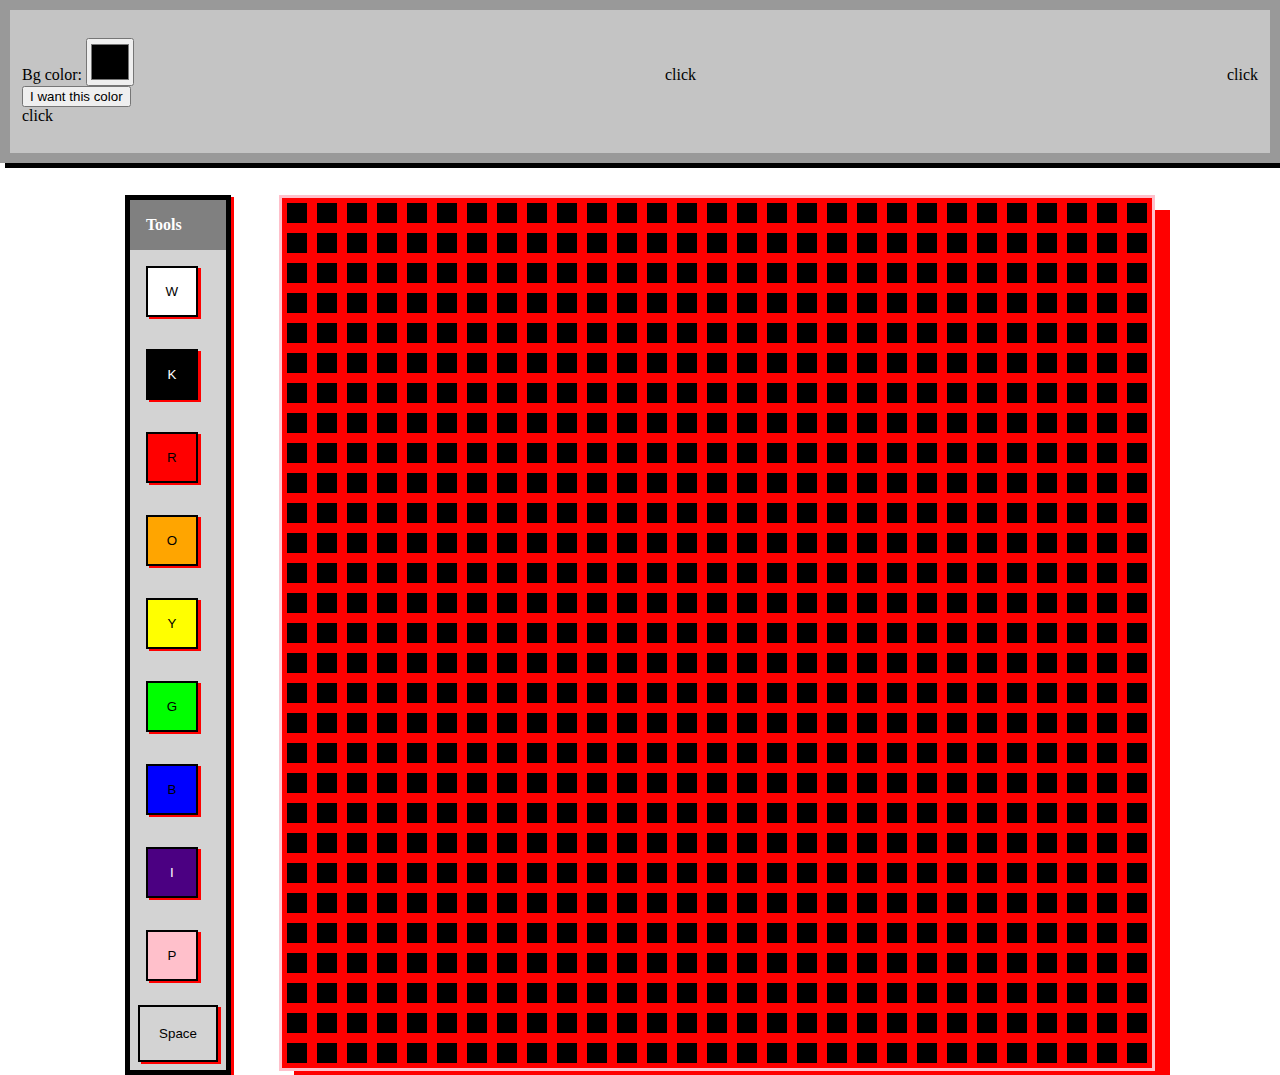
==== index.html @ a7b57dbc "Added intial commit for files and script" ====
<!DOCTYPE html>
<html lang="en">
<head>
<link rel="stylesheet" href="styles.css">
<title>Etch-a-Sketch</title>

</head>
<body>
<header class="header">
    <ul class="flexli">
        <li>
            <form id="form">
                <label for="colorPicker">Bg color:</label>
                <input id="colorPicker" type="color" name="colorPicker">
                <br>
                <input id="taco" type="submit" value="I want this color">
            </form>click</li>
        <li>click</li>
        <li>click</li>
    </ul>
</header>
<div class="mainContent">
<div class="toolbar">
    <ul class="tbul">
        <li class="tbli tbh"> Tools</li>
        <li class="tbwhite tbl"><button class="btW">W</button></li>
        <li class="tbblack tbl"><button class="btK">K</button></li>
        <li class="tbred tbl"><button class="btR">R</button></li>
        <li class="tborange tbl"><button class="btO">O</button></li>
        <li class="tbyellow tbl"><button class="btY">Y</button></li>
        <li class="tbgreen tbl"><button class="btG">G</button></li>
        <li class="tbblue tbl"><button class="btB">B</button></li>
        <li class="tbindigo tbl"><button class="btI">I</button></li>
        <li class="tbpink tbl"><button class="btP">P</button></li>
        <li class="tbs"><button class="space">Space</button></li>
    </ul>
</div>
<div id="drawing-canvas" class="container">

</div>
</div>
<script src="logic.js"></script>
</body>
</html>
---- styles.css ----
body, html {
    margin:0 ;
    padding: 0;
}
.header, .container{
    display: flex;
    
}

.header {
    margin: 0;
    background-color: rgb(196, 196, 196);
    border-style: solid;
    border-spacing: 1px;
    border-width: 10px;
    border-color: rgb(153, 153, 153);
    box-shadow: 5px 5px black;
}
.mainContent {
       display: flex;
    justify-content: center;
    width: 100%;
    gap: 3rem;
    margin-top: 2rem;

}
.tbli, .tbul {
    padding:0;
    margin: 0;
}

.tbh {
    background-color: grey;
}

.tbh, .tbred {
    font-weight: 600;
    color: white;
    padding: 1rem;
    
}
.tbul {
    list-style: none;
    display: flex;
    flex-direction: column;
    justify-content: center;
}

.tbl {
    border: 2px black solid;
    box-shadow:  3px 2px red;
    padding: 0rem;
    width: 3rem;
    margin: 1rem;
    text-align: center;
}
.tbs {
    border: 2px black solid;
    box-shadow:  3px 2px red;
    padding: 0.2rem;
    margin: 0.5rem;
    text-align: center;
}
li button {
    background-color: rgba(0, 0, 0, 0) ;
    width: fit-content;
    padding: 1rem;
    border: none;
}


.toolbar {
    border: 5px solid #000;
    box-shadow:  3px 2px red;
    padding: 0;
    background-color: lightgray;
}


.container {
    border-style: solid;
    border-size: 12px;
    border-color:  pink;
    box-shadow:  15px 15px red;
    padding: 0;
    margin: 0;
    width: max-content;
    height: max-content;
    justify-content: center;
}
.header {
    flex-direction: column;
}

.block {
    border: 5px red solid;
    padding: 10px;
    background-color: black;
    border-radius: 0r%;
    margin: 0;
}

.row {
 
}

.hover {
    background-color: blue;
    transition: background-color 0.2  1s ;
    transition-timing-function: linear ;
}

.red, .tbred, .btR {
    background-color: #FF0000;
}

.green, .tbgreen, .btG {
    background-color: #00FF00;
}

.blue, .tbblue, .btB {
    background-color: #0000FF;
}
.black, .tbblack, .btK {
    background-color: black;
    color: white;
}

.yellow, .tbyellow, .btY {
    background-color: yellow;
}
.orange, .tborange, .btO {
    background-color: orange;
}
.white, .tbwhite, .btW {
    background-color: white;
}
.pink, .tbpink, .btP {
    background-color: pink;
}
.indigo, .tbindigo, .btI {
    background-color: indigo;
    color: white;
}

.flexli {
    display: flex;
    justify-content: space-between;
    align-items: baseline;
    list-style: none;
    padding: 0.75rem;
}

#colorPicker {
    width: 3rem;
    height:3rem;
}
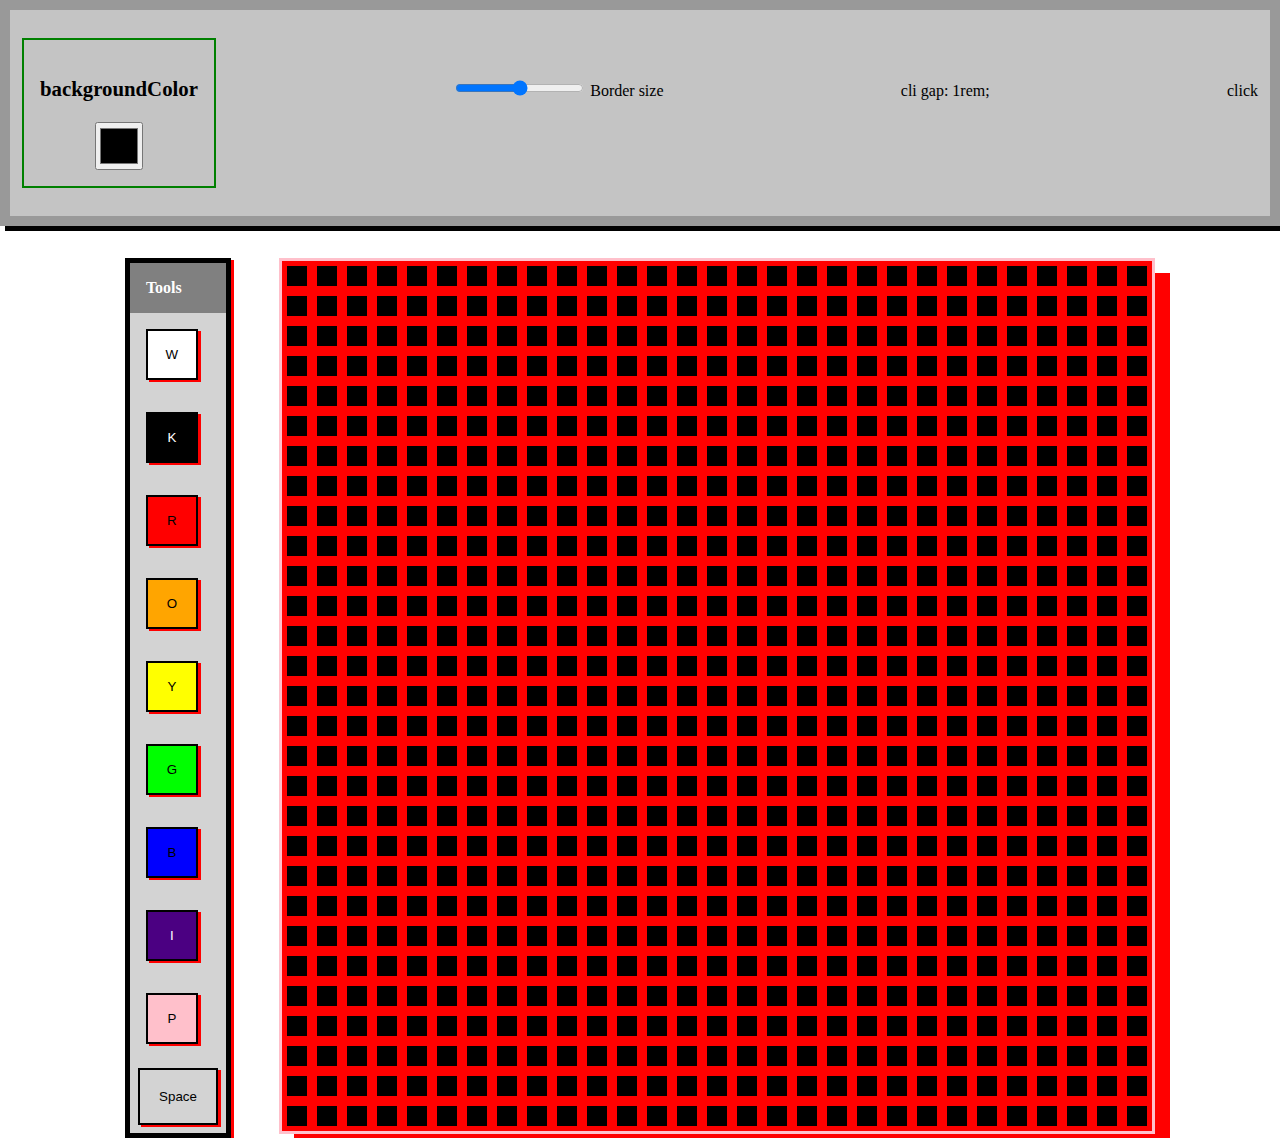
==== commit ebbcf071: "implemented event change so button isn't needed for changing background color" ====
--- a/index.html
+++ b/index.html
@@ -9,13 +9,23 @@
 <header class="header">
     <ul class="flexli">
         <li>
-            <form id="form">
-                <label for="colorPicker">Bg color:</label>
+            <div class="flex-col bor">
+                <p class="htext">backgroundColor</p>    
+            <form id="form" class="flex inp">
                 <input id="colorPicker" type="color" name="colorPicker">
-                <br>
-                <input id="taco" type="submit" value="I want this color">
-            </form>click</li>
-        <li>click</li>
+    
+            </form>
+            </div>
+        </li>
+        <li>
+            <div>
+                <div class="slider">
+                    <input type="range" id="range1" name="range1" min="0" max="8">
+                    <label for="range1">Border size</label>
+                </div>
+            </div>
+        </li>
+        <li>cli gap: 1rem;
         <li>click</li>
     </ul>
 </header>
--- a/styles.css
+++ b/styles.css
@@ -154,4 +154,29 @@
 #colorPicker {
     width: 3rem;
     height:3rem;
-}+}
+
+.flex {
+    display: flex;
+    justify-content: center;
+}
+
+.flex-col {
+    display: flex;
+    flex-direction: column;
+    padding: 1rem;
+}
+.bor 
+{
+    border: 2px green solid;
+
+}
+.htext 
+{
+    font-weight: 600;
+    font-size: 1.3em;
+}
+
+.inp {
+    gap: 0.5rem;
+}
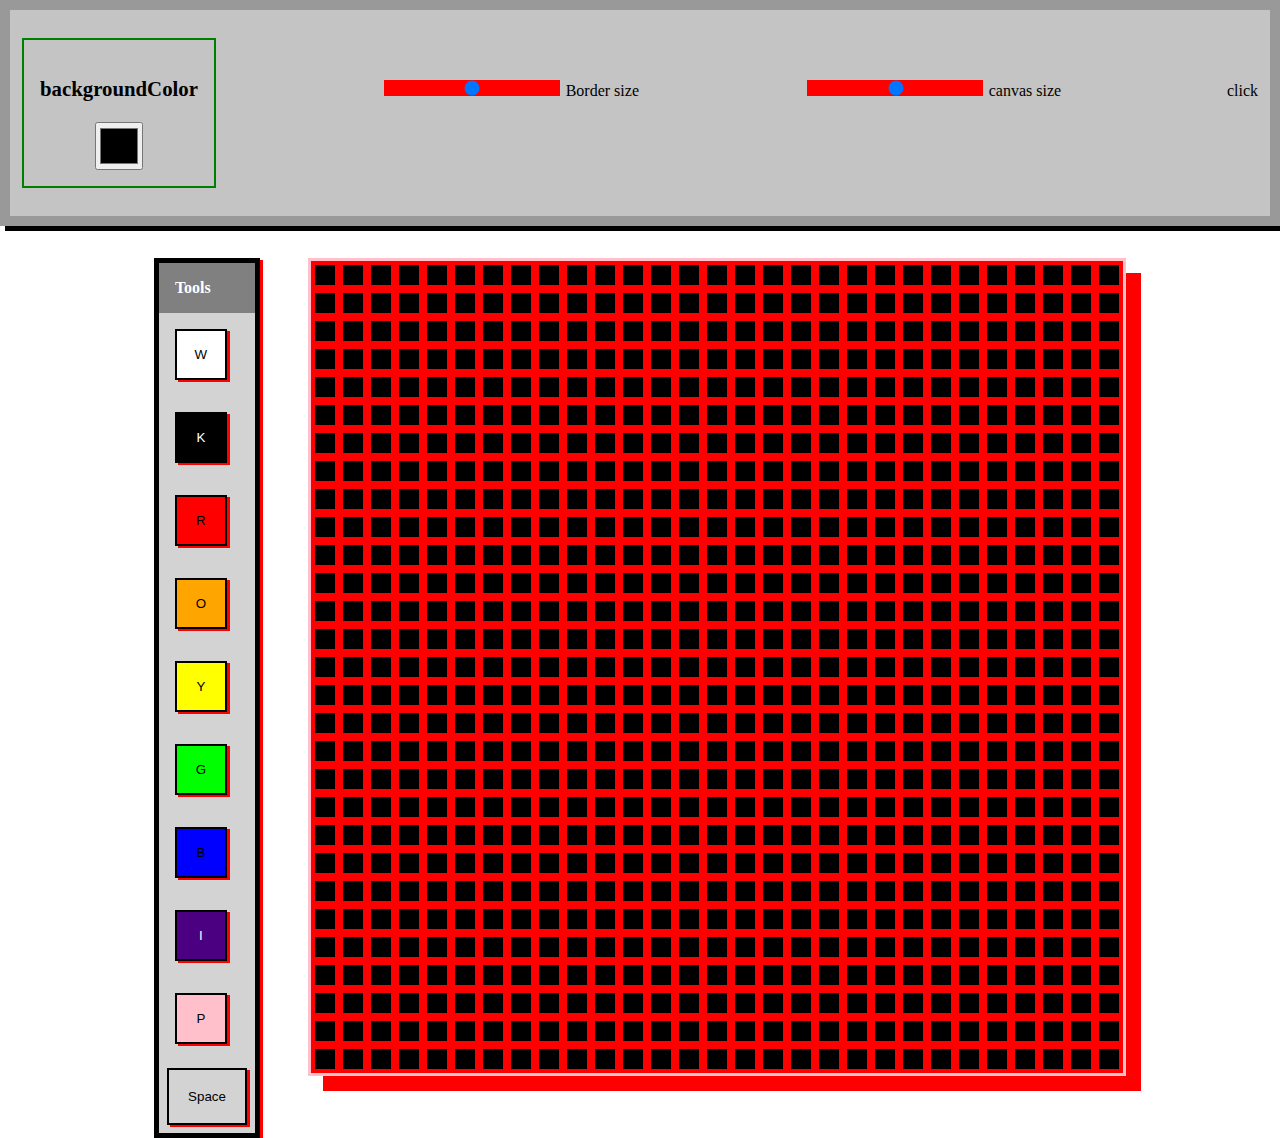
==== commit 8161bed6: "Added functionality to change canvas size, the maximum limit is 50x50 pixels, any bigger causes lag " ====
--- a/index.html
+++ b/index.html
@@ -20,12 +20,19 @@
         <li>
             <div>
                 <div class="slider">
-                    <input type="range" id="range1" name="range1" min="0" max="8">
+                    <input type="range" id="range1" name="range1" min="0" max="6">
                     <label for="range1">Border size</label>
                 </div>
             </div>
         </li>
-        <li>cli gap: 1rem;
+        <li>
+            <div>
+                <div class="slider">
+                    <input type="range" id="range2" name="range2" min="1" max="100">
+                    <label for="range2">canvas size</label>
+                </div>
+            </div>
+           
         <li>click</li>
     </ul>
 </header>
--- a/styles.css
+++ b/styles.css
@@ -93,7 +93,9 @@
 }
 
 .block {
-    border: 5px red solid;
+    border-width: 4px;
+    border-color: #FF0000;
+    border-style: solid;
     padding: 10px;
     background-color: black;
     border-radius: 0r%;
@@ -180,3 +182,13 @@
 .inp {
     gap: 0.5rem;
 }
+
+#range1, #range2 {
+    appearance: none;
+    width: 11rem;
+    height: 1rem;
+    background: red;
+    cursor: pointer;
+}
+
+s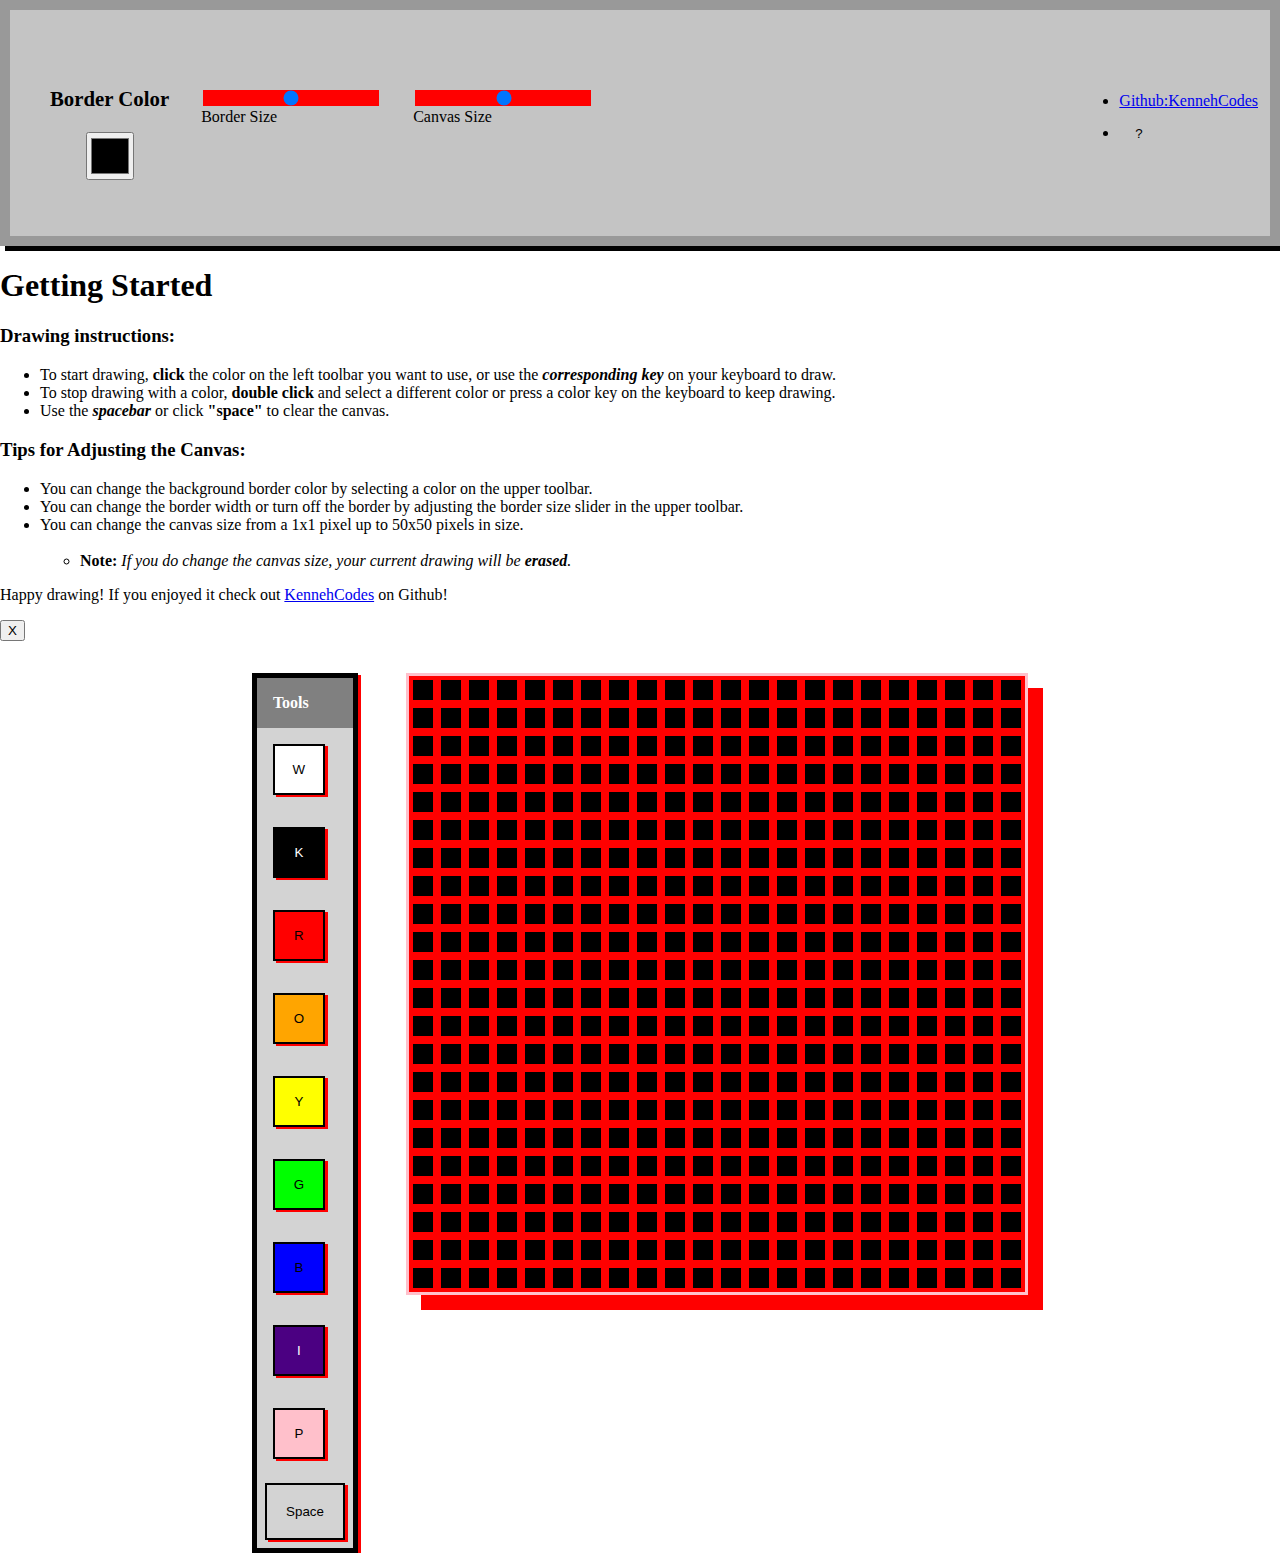
==== commit 06ccf189: "added meta tag" ====
--- a/index.html
+++ b/index.html
@@ -1,61 +1,140 @@
 <!DOCTYPE html>
 <html lang="en">
+
 <head>
-<link rel="stylesheet" href="styles.css">
-<title>Etch-a-Sketch</title>
+    <meta name="viewport" content="width=device-width, initial-scale=1">
+    <link rel="preconnect" href="https://fonts.googleapis.com">
+    <link rel="preconnect" href="https://fonts.gstatic.com" crossorigin>
+    <link href="https://fonts.googleapis.com/css2?family=Press+Start+2P&display=swap" rel="stylesheet">
+    <link rel="stylesheet" href="styles.css" />
+    <title>Etch-a-Sketch</title>
+</head>
 
-</head>
 <body>
-<header class="header">
-    <ul class="flexli">
-        <li>
-            <div class="flex-col bor">
-                <p class="htext">backgroundColor</p>    
-            <form id="form" class="flex inp">
-                <input id="colorPicker" type="color" name="colorPicker">
-    
-            </form>
+    <header class="header">
+        <div class="flex-head flexli">
+            <ul class="flexli add">
+
+                <li>
+                    <div class="flex-col">
+                        <p class="htext">Border Color</p>
+                        <form id="form" class="flex inp">
+                            <input id="colorPicker" type="color" name="colorPicker" />
+                        </form>
+                    </div>
+                </li>
+                <li>
+                    <div>
+                        <div class="slider flex-col">
+                            <input type="range" id="range1" name="range1" min="0" max="6" />
+                            <label for="range1">Border Size</label>
+                        </div>
+                    </div>
+                </li>
+                <li>
+                    <div>
+                        <div class="slider flex-col">
+                            <input type="range" id="range2" name="range2" min="1" max="100" />
+                            <label for="range2">Canvas Size</label>
+                        </div>
+                    </div>
+                </li>
+
+
+            </ul>
+            <ul class="rnavitem">
+
+                <li><a href="https://github.com/Kennehcodes">Github:KennehCodes</a></li>
+                <li><button id="help" class="help x">?</button></li>
+            </ul>
+
+        </div>
+    </header>
+
+    <div class="popup" id="popup">
+        <section class="flexbox popup-title">
+            <div class="popup-left-heading">
+                <h1>Getting Started</h1>
+                <h3>Drawing instructions:</h3>
+                <ul>
+                    <li>
+                        To start drawing, <b>click</b> the color on the left toolbar you
+                        want to use, or use the <b><i>corresponding key</i></b> on your
+                        keyboard to draw.
+                        <br>
+                    </li>
+
+                    <li>
+                        To stop drawing with a color, <b>double click</b> and select a
+                        different color or press a color key on the keyboard to keep
+                        drawing. <br>
+                    </li>
+
+                    <li>
+                        Use the <b><i>spacebar</i></b> or click <b>"space"</b> to clear
+                        the canvas. <br />
+                    </li>
+
+                </ul>
+                <h3>Tips for Adjusting the Canvas:</h3>
+                <ul>
+
+                    <li>
+                        You can change the background border color by selecting a color on
+                        the upper toolbar. <br />
+                    </li>
+
+
+                    <li>
+                        You can change the border width or turn off the border by
+                        adjusting the border size slider in the upper toolbar.
+                        <br />
+                    </li>
+
+                    <li>
+                        You can change the canvas size from a 1x1 pixel up to 50x50 pixels
+                        in size.
+                        <br /><br />
+
+                        <ul>
+                            <li>
+                                <b>Note:</b>
+                                <em>
+                                    If you do change the canvas size, your current drawing will be
+                                    <b>erased</b>.</em>
+                            </li>
+                        </ul>
+                    </li>
+
+
+                </ul>
+                <p class="plug">Happy drawing! If you enjoyed it check out <a class="pluglink"
+                        href="https://github.com/Kennehcodes">KennehCodes</a> on Github!</p>
             </div>
-        </li>
-        <li>
-            <div>
-                <div class="slider">
-                    <input type="range" id="range1" name="range1" min="0" max="6">
-                    <label for="range1">Border size</label>
-                </div>
+            <div class="popup-right-heading">
+                <button class="x" id="popupClose">X</button>
             </div>
-        </li>
-        <li>
-            <div>
-                <div class="slider">
-                    <input type="range" id="range2" name="range2" min="1" max="100">
-                    <label for="range2">canvas size</label>
-                </div>
-            </div>
-           
-        <li>click</li>
-    </ul>
-</header>
-<div class="mainContent">
-<div class="toolbar">
-    <ul class="tbul">
-        <li class="tbli tbh"> Tools</li>
-        <li class="tbwhite tbl"><button class="btW">W</button></li>
-        <li class="tbblack tbl"><button class="btK">K</button></li>
-        <li class="tbred tbl"><button class="btR">R</button></li>
-        <li class="tborange tbl"><button class="btO">O</button></li>
-        <li class="tbyellow tbl"><button class="btY">Y</button></li>
-        <li class="tbgreen tbl"><button class="btG">G</button></li>
-        <li class="tbblue tbl"><button class="btB">B</button></li>
-        <li class="tbindigo tbl"><button class="btI">I</button></li>
-        <li class="tbpink tbl"><button class="btP">P</button></li>
-        <li class="tbs"><button class="space">Space</button></li>
-    </ul>
-</div>
-<div id="drawing-canvas" class="container">
+        </section>
+    </div>
+    <div class="mainContent">
+        <div class="toolbar">
+            <ul class="tbul">
+                <li class="tbli tbh">Tools</li>
+                <li class="tbwhite tbl"><button class="btW">W</button></li>
+                <li class="tbblack tbl"><button class="btK">K</button></li>
+                <li class="tbred tbl"><button class="btR">R</button></li>
+                <li class="tborange tbl"><button class="btO">O</button></li>
+                <li class="tbyellow tbl"><button class="btY">Y</button></li>
+                <li class="tbgreen tbl"><button class="btG">G</button></li>
+                <li class="tbblue tbl"><button class="btB">B</button></li>
+                <li class="tbindigo tbl"><button class="btI">I</button></li>
+                <li class="tbpink tbl"><button class="btP">P</button></li>
+                <li class="tbs"><button class="space">Space</button></li>
+            </ul>
+        </div>
+        <div id="drawing-canvas" class="container"></div>
+    </div>
+    <script src="logic.js"></script>
+</body>
 
-</div>
-</div>
-<script src="logic.js"></script>
-</body>
 </html>